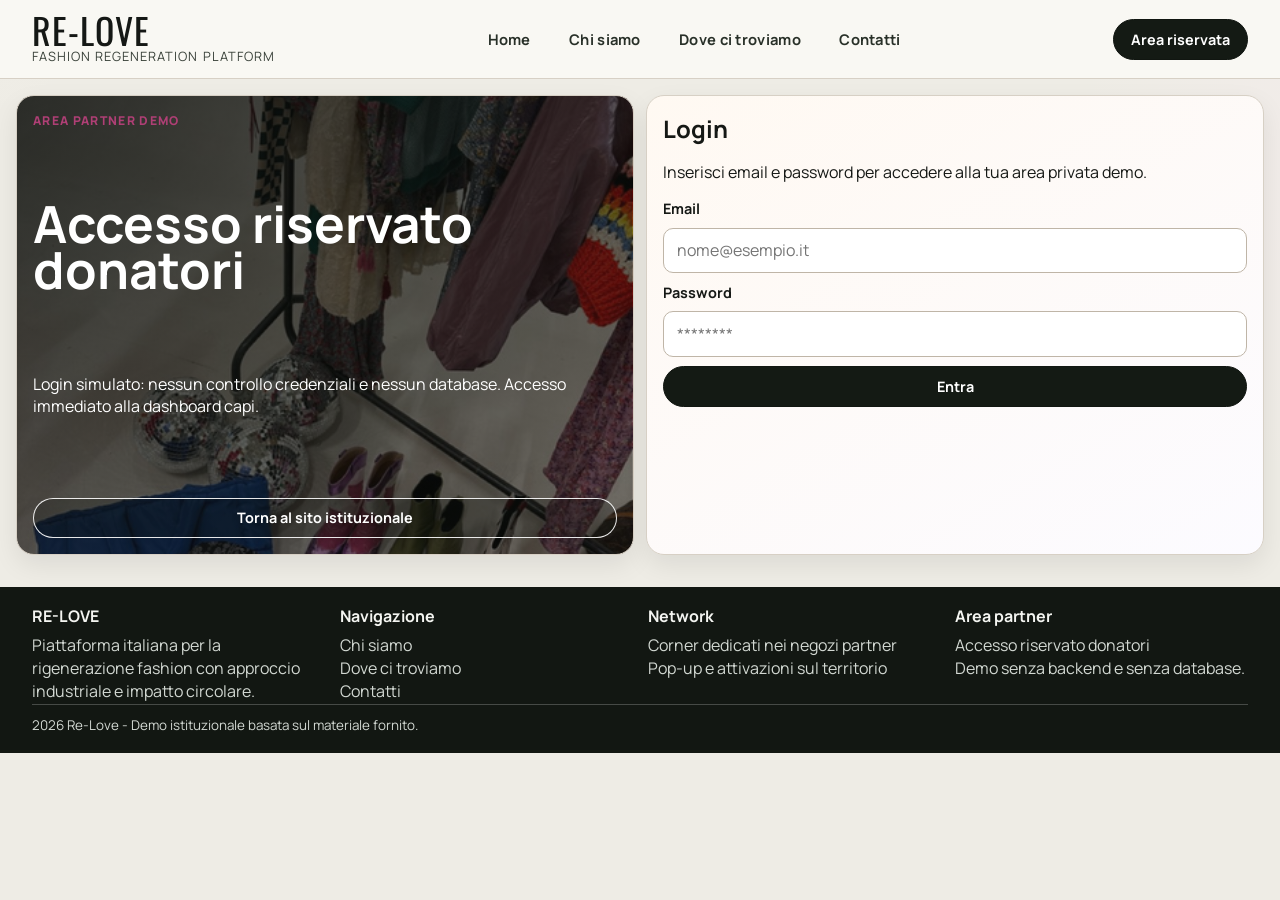
==== area-riservata.html @ ec2b9af5 "Initial Re-Love institutional website" ====
<!doctype html>
<html lang="it">
<head>
  <meta charset="UTF-8">
  <meta name="viewport" content="width=device-width, initial-scale=1.0">
  <title>RE-LOVE | Area riservata</title>
  <link rel="preconnect" href="https://fonts.googleapis.com">
  <link rel="preconnect" href="https://fonts.gstatic.com" crossorigin>
  <link href="https://fonts.googleapis.com/css2?family=Manrope:wght@400;500;700;800&family=Oswald:wght@400;600&display=swap" rel="stylesheet">
  <link rel="stylesheet" href="styles.css">
</head>
<body>
  <header class="site-header">
    <a class="logo lockup" href="index.html" aria-label="RE-LOVE Home">
      <span class="logo-main">RE-LOVE</span>
      <span class="logo-sub">fashion regeneration platform</span>
    </a>

    <nav class="site-nav" aria-label="Navigazione principale">
      <a href="index.html">Home</a>
      <a href="chi-siamo.html">Chi siamo</a>
      <a href="dove-ci-troviamo.html">Dove ci troviamo</a>
      <a href="contatti.html">Contatti</a>
    </nav>

    <a class="btn solid active-link" href="area-riservata.html">Area riservata</a>
  </header>

  <main class="page-shell">
    <section id="authLogin" class="auth-page active">
      <div class="auth-layout">
        <article class="auth-visual">
          <p class="eyebrow">Area partner demo</p>
          <h1>Accesso riservato donatori</h1>
          <p>Login simulato: nessun controllo credenziali e nessun database. Accesso immediato alla dashboard capi.</p>
          <a class="btn ghost-light" href="index.html">Torna al sito istituzionale</a>
        </article>

        <article class="auth-panel">
          <h2>Login</h2>
          <p>Inserisci email e password per accedere alla tua area privata demo.</p>
          <form id="loginForm" class="auth-form" novalidate>
            <label for="email">Email</label>
            <input id="email" name="email" type="email" placeholder="nome@esempio.it">

            <label for="password">Password</label>
            <input id="password" name="password" type="password" placeholder="********">

            <button class="btn solid wide" type="submit">Entra</button>
          </form>
        </article>
      </div>
    </section>

    <section id="authPrivate" class="auth-page">
      <div class="private-top">
        <div>
          <p class="eyebrow">Dashboard privata</p>
          <h2 id="welcomeTitle">Ciao Cliente</h2>
          <p class="muted">Account: <strong id="privateEmail">cliente@relove.it</strong></p>
        </div>
        <button id="logoutBtn" class="btn ghost" type="button">Logout</button>
      </div>

      <div class="private-grid">
        <article class="panel">
          <h3>Carta fedelta</h3>
          <div class="loyalty-card">
            <span class="chip"></span>
            <p class="card-tag">RE-LOVE CARD</p>
            <p id="cardHolder" class="card-owner">Cliente Demo</p>
            <p class="card-number">RL 2026 9910 4431</p>
            <div class="card-points">
              <span>Punti disponibili</span>
              <strong id="pointsValue">1.280</strong>
            </div>
          </div>
          <p class="panel-note">Ricarica automatica quando il tuo capo viene venduto.</p>
        </article>

        <article class="panel">
          <h3>Vestiti donati e stato attivita</h3>
          <ul id="privateDonations" class="status-list"></ul>
        </article>
      </div>
    </section>
  </main>

  <footer class="site-footer">
    <div class="footer-grid">
      <section>
        <h3>RE-LOVE</h3>
        <p>Piattaforma italiana per la rigenerazione fashion con approccio industriale e impatto circolare.</p>
      </section>
      <section>
        <h3>Navigazione</h3>
        <p><a href="chi-siamo.html">Chi siamo</a></p>
        <p><a href="dove-ci-troviamo.html">Dove ci troviamo</a></p>
        <p><a href="contatti.html">Contatti</a></p>
      </section>
      <section>
        <h3>Network</h3>
        <p>Corner dedicati nei negozi partner</p>
        <p>Pop-up e attivazioni sul territorio</p>
      </section>
      <section>
        <h3>Area partner</h3>
        <p><a href="area-riservata.html">Accesso riservato donatori</a></p>
        <p>Demo senza backend e senza database.</p>
      </section>
    </div>
    <p class="copyright">2026 Re-Love - Demo istituzionale basata sul materiale fornito.</p>
  </footer>

  <script src="script.js"></script>
</body>
</html>
---- styles.css ----
:root {
  --bg: #eeece5;
  --surface: #f8f6f0;
  --panel: #ffffff;
  --ink: #151815;
  --muted: #596159;
  --stroke: #d7d0c5;
  --accent: #111611;
  --brand: #af3f75;
  --radius-xl: 28px;
  --radius-lg: 18px;
  --radius-md: 12px;
  --shadow-soft: 0 20px 60px rgba(20, 22, 18, 0.14);
  --shadow-card: 0 10px 26px rgba(17, 18, 14, 0.08);
}

* {
  box-sizing: border-box;
}

html {
  scroll-behavior: smooth;
}

body {
  margin: 0;
  min-height: 100vh;
  font-family: "Manrope", sans-serif;
  color: var(--ink);
  background:
    radial-gradient(1000px 800px at -20% -30%, #f8f6ef 0%, transparent 55%),
    radial-gradient(1100px 700px at 130% 20%, #f6ecef 0%, transparent 55%),
    var(--bg);
}

a {
  color: inherit;
}

.site-header {
  position: sticky;
  top: 0;
  z-index: 40;
  display: grid;
  grid-template-columns: auto 1fr auto;
  align-items: center;
  gap: 1rem;
  padding: 0.85rem clamp(1rem, 2.5vw, 2.2rem);
  border-bottom: 1px solid var(--stroke);
  background: color-mix(in srgb, var(--surface) 82%, white 18%);
  backdrop-filter: blur(8px);
}

.logo.lockup {
  text-decoration: none;
}

.logo-main {
  display: block;
  margin: 0;
  font-family: "Oswald", sans-serif;
  font-size: clamp(2rem, 2.8vw, 2.8rem);
  letter-spacing: 0.03em;
  line-height: 0.88;
}

.logo-sub {
  display: block;
  margin-top: 0.1rem;
  color: #3a423a;
  font-size: 0.8rem;
  letter-spacing: 0.08em;
  text-transform: uppercase;
}

.site-nav {
  display: flex;
  justify-content: center;
  gap: clamp(0.45rem, 1.3vw, 1rem);
}

.site-nav a {
  text-decoration: none;
  font-size: 0.92rem;
  font-weight: 700;
  letter-spacing: 0.02em;
  padding: 0.45rem 0.7rem;
  border-radius: 999px;
  color: #283028;
}

.site-nav a:hover {
  background: rgba(255, 255, 255, 0.7);
}

.site-nav a.active {
  background: #192019;
  color: #fff;
}

.btn {
  display: inline-flex;
  align-items: center;
  justify-content: center;
  gap: 0.4rem;
  border-radius: 999px;
  border: 1px solid var(--accent);
  padding: 0.62rem 1.05rem;
  font: inherit;
  font-size: 0.9rem;
  font-weight: 700;
  text-decoration: none;
  cursor: pointer;
  transition: transform 160ms ease, box-shadow 160ms ease;
}

.btn:hover {
  transform: translateY(-1px);
  box-shadow: 0 8px 16px rgba(14, 16, 13, 0.15);
}

.btn.solid {
  background: #141a14;
  color: #fff;
}

.btn.ghost {
  background: transparent;
  color: var(--ink);
}

.btn.ghost-light {
  border-color: rgba(255, 255, 255, 0.9);
  color: #fff;
  background: rgba(14, 16, 13, 0.25);
}

.btn.active-link {
  pointer-events: none;
}

.wide {
  width: 100%;
}

.page-shell {
  width: min(1320px, calc(100% - 2rem));
  margin: 1rem auto 2rem;
}

.hero-shell {
  position: relative;
  overflow: hidden;
  border-radius: var(--radius-xl);
  border: 1px solid var(--stroke);
  box-shadow: var(--shadow-soft);
}

.hero-track {
  display: flex;
  transition: transform 430ms ease;
}

.hero-slide {
  min-width: 100%;
  min-height: min(72vh, 680px);
  display: flex;
  align-items: flex-end;
  padding: clamp(1.1rem, 2.7vw, 1.8rem);
  background-image:
    linear-gradient(115deg, rgba(11, 13, 11, 0.82) 0%, rgba(11, 13, 11, 0.28) 58%),
    var(--hero-bg);
  background-position: center;
  background-size: cover;
}

.hero-copy {
  max-width: min(720px, 96%);
  color: #f7f8f4;
  padding: clamp(0.95rem, 2.4vw, 1.5rem);
  border-radius: 16px;
  border: 1px solid rgba(255, 255, 255, 0.25);
  background: rgba(12, 14, 12, 0.44);
}

.hero-kicker {
  margin: 0;
  text-transform: uppercase;
  font-size: 0.78rem;
  letter-spacing: 0.12em;
}

.hero-copy h1,
.hero-copy h2 {
  margin: 0.5rem 0 0;
  line-height: 0.94;
  letter-spacing: -0.03em;
  font-size: clamp(1.95rem, 4.8vw, 4rem);
}

.hero-copy p {
  margin: 0.85rem 0 0;
  max-width: 58ch;
  line-height: 1.45;
}

.hero-actions {
  margin-top: 1rem;
  display: flex;
  gap: 0.6rem;
  flex-wrap: wrap;
}

.hero-nav {
  position: absolute;
  top: 50%;
  transform: translateY(-50%);
  width: 44px;
  height: 44px;
  border-radius: 50%;
  border: 1px solid rgba(255, 255, 255, 0.8);
  background: rgba(10, 13, 10, 0.38);
  color: #fff;
  font-size: 1.3rem;
  cursor: pointer;
}

.hero-nav.left {
  left: 0.8rem;
}

.hero-nav.right {
  right: 0.8rem;
}

.hero-controls {
  position: absolute;
  left: 50%;
  bottom: 0.8rem;
  transform: translateX(-50%);
  display: flex;
  align-items: center;
  gap: 0.7rem;
  border-radius: 999px;
  border: 1px solid rgba(255, 255, 255, 0.2);
  background: rgba(10, 13, 10, 0.5);
  padding: 0.4rem 0.8rem;
}

.hero-dots {
  display: flex;
  gap: 0.45rem;
}

.dot {
  width: 8px;
  height: 8px;
  border-radius: 50%;
  border: 0;
  padding: 0;
  background: rgba(255, 255, 255, 0.45);
  cursor: pointer;
}

.dot.active {
  background: #fff;
  transform: scale(1.2);
}

.hero-counter {
  margin: 0;
  color: #fff;
  font-size: 0.84rem;
}

.section {
  margin-top: 1rem;
  border-radius: var(--radius-lg);
  border: 1px solid var(--stroke);
  background: linear-gradient(140deg, rgba(255, 255, 255, 0.86), rgba(255, 255, 255, 0.65));
  box-shadow: var(--shadow-card);
  padding: clamp(1rem, 2.3vw, 1.5rem);
}

.section-head {
  display: flex;
  justify-content: space-between;
  align-items: flex-end;
  gap: 1rem;
  margin-bottom: 0.9rem;
}

.section-head.split {
  align-items: center;
}

.eyebrow {
  margin: 0;
  text-transform: uppercase;
  letter-spacing: 0.11em;
  font-size: 0.76rem;
  font-weight: 800;
  color: var(--brand);
}

.section h1,
.section h2 {
  margin: 0.35rem 0 0;
  line-height: 0.95;
  letter-spacing: -0.02em;
  font-size: clamp(1.45rem, 3.2vw, 2.6rem);
}

.section p {
  line-height: 1.5;
}

.institutional-grid {
  display: grid;
  grid-template-columns: repeat(3, minmax(0, 1fr));
  gap: 0.75rem;
}

.institution-card {
  border: 1px solid #e1dacd;
  border-radius: var(--radius-md);
  background: var(--panel);
  padding: 0.95rem;
}

.institution-card h3 {
  margin: 0;
  font-size: 1.05rem;
}

.institution-card p {
  margin: 0.45rem 0 0;
  color: var(--muted);
}

.carousel-actions {
  display: flex;
  gap: 0.45rem;
}

.mini-btn {
  border: 1px solid var(--stroke);
  border-radius: 999px;
  background: var(--panel);
  font: inherit;
  font-size: 0.84rem;
  font-weight: 700;
  padding: 0.45rem 0.7rem;
  cursor: pointer;
}

.products-carousel {
  overflow: hidden;
}

.product-track {
  display: flex;
  gap: 0.75rem;
  overflow-x: auto;
  scroll-snap-type: x mandatory;
  padding-bottom: 0.3rem;
}

.product-track::-webkit-scrollbar {
  height: 8px;
}

.product-track::-webkit-scrollbar-thumb {
  background: #d1c9bd;
  border-radius: 999px;
}

.product-card {
  flex: 0 0 min(340px, 86vw);
  scroll-snap-align: start;
  border: 1px solid #ddd6c9;
  border-radius: var(--radius-md);
  background: var(--panel);
  overflow: hidden;
}

.product-card img {
  width: 100%;
  height: 190px;
  object-fit: cover;
  display: block;
}

.product-card div {
  padding: 0.82rem;
}

.product-card h3 {
  margin: 0.45rem 0 0;
  font-size: 1rem;
}

.product-card p {
  margin: 0.45rem 0 0;
  color: var(--muted);
  font-size: 0.92rem;
}

.product-card strong {
  display: block;
  margin-top: 0.55rem;
}

.sku {
  margin: 0;
  font-size: 0.73rem;
  letter-spacing: 0.09em;
  color: #737d73;
}

.editorial-grid {
  display: grid;
  grid-template-columns: repeat(3, minmax(0, 1fr));
  gap: 0.75rem;
}

.editorial-card {
  border: 1px solid #dfd7cb;
  border-radius: var(--radius-md);
  overflow: hidden;
  background: var(--panel);
}

.editorial-card img {
  display: block;
  width: 100%;
  height: 170px;
  object-fit: cover;
}

.editorial-card div {
  padding: 0.82rem;
}

.editorial-card h3 {
  margin: 0;
  font-size: 1rem;
}

.editorial-card p {
  margin: 0.45rem 0 0;
  color: var(--muted);
}

.page-hero p {
  max-width: 78ch;
  color: var(--muted);
}

.media-text-grid {
  display: grid;
  grid-template-columns: 1fr 1fr;
  gap: 1rem;
  align-items: center;
}

.media-text-grid.reverse img {
  order: 2;
}

.media-text-grid img {
  width: 100%;
  border-radius: var(--radius-md);
  border: 1px solid #ddd5c9;
}

.media-text-grid article p {
  color: var(--muted);
}

.locations-grid {
  display: grid;
  grid-template-columns: repeat(3, minmax(0, 1fr));
  gap: 0.75rem;
}

.location-card {
  border: 1px solid #ddd5c8;
  border-radius: var(--radius-md);
  overflow: hidden;
  background: var(--panel);
  padding-bottom: 0.8rem;
}

.location-card img {
  width: 100%;
  height: 170px;
  object-fit: cover;
  display: block;
}

.location-card h3 {
  margin: 0.7rem 0.8rem 0;
}

.location-card p {
  margin: 0.45rem 0.8rem 0;
  color: var(--muted);
  font-size: 0.92rem;
}

.contact-layout {
  display: grid;
  grid-template-columns: 0.8fr 1.2fr;
  gap: 0.8rem;
}

.contact-card {
  border: 1px solid #dfd7ca;
  border-radius: var(--radius-md);
  background: var(--panel);
  padding: 0.9rem;
}

.contact-card h2 {
  font-size: 1.35rem;
}

.contact-form {
  display: grid;
  gap: 0.55rem;
}

.contact-form label {
  font-size: 0.9rem;
  font-weight: 700;
}

.contact-form input,
.contact-form textarea,
.auth-form input {
  width: 100%;
  border: 1px solid #bfb5a7;
  border-radius: 10px;
  padding: 0.68rem 0.78rem;
  font: inherit;
  background: #fff;
}

.contact-form textarea {
  resize: vertical;
}

.note,
.muted,
.panel-note {
  color: var(--muted);
}

.map-wrap {
  border: 1px solid #ddd5c9;
  border-radius: var(--radius-md);
  overflow: hidden;
  min-height: 420px;
}

.map-wrap iframe {
  width: 100%;
  height: 420px;
  border: 0;
}

.auth-page {
  display: none;
}

.auth-page.active {
  display: block;
}

.auth-layout {
  display: grid;
  grid-template-columns: 1fr 1fr;
  gap: 0.8rem;
}

.auth-visual,
.auth-panel,
.panel {
  border: 1px solid var(--stroke);
  border-radius: var(--radius-lg);
  background: var(--panel);
  box-shadow: var(--shadow-card);
}

.auth-visual {
  padding: 1rem;
  color: #fff;
  min-height: 460px;
  display: flex;
  flex-direction: column;
  justify-content: space-between;
  background-image:
    linear-gradient(145deg, rgba(11, 14, 11, 0.84), rgba(11, 14, 11, 0.54)),
    url("assets/extracted/p01_img003.png");
  background-size: cover;
  background-position: center;
}

.auth-visual h1 {
  margin: 0.35rem 0 0;
  font-size: clamp(2rem, 4vw, 3.2rem);
  line-height: 0.9;
}

.auth-panel {
  padding: 1rem;
  background: linear-gradient(150deg, #fff9f2 0%, #fcfbff 100%);
}

.auth-panel h2 {
  margin: 0;
  font-size: 1.5rem;
}

.auth-form {
  display: grid;
  gap: 0.58rem;
}

.auth-form label {
  font-size: 0.9rem;
  font-weight: 700;
}

.private-top {
  display: flex;
  justify-content: space-between;
  align-items: flex-start;
  gap: 1rem;
  margin-bottom: 0.85rem;
}

.private-top h2 {
  margin: 0.35rem 0 0;
  font-size: clamp(2rem, 4vw, 3rem);
  line-height: 0.9;
}

.private-grid {
  display: grid;
  grid-template-columns: minmax(280px, 400px) 1fr;
  gap: 0.8rem;
}

.panel {
  padding: 0.9rem;
}

.panel h3 {
  margin: 0 0 0.7rem;
}

.loyalty-card {
  border: 1px solid #d7cec1;
  border-radius: 16px;
  padding: 0.85rem;
  background:
    radial-gradient(circle at 10% 16%, rgba(175, 63, 117, 0.23), transparent 45%),
    linear-gradient(145deg, #fff, #f4f2f7);
}

.chip {
  display: inline-block;
  width: 52px;
  height: 36px;
  border-radius: 7px;
  border: 1px solid #cabd8a;
  background: repeating-linear-gradient(90deg, #dfcf94 0 6px, #e6d9a5 6px 12px);
}

.card-tag {
  margin: 0.58rem 0 0;
  font-size: 0.75rem;
  letter-spacing: 0.09em;
  font-weight: 700;
}

.card-owner {
  margin: 0.35rem 0 0;
  font-size: 1.2rem;
  font-weight: 700;
}

.card-number {
  margin: 0.45rem 0 0;
  letter-spacing: 0.1em;
  font-size: 0.9rem;
}

.card-points {
  margin-top: 0.8rem;
  border-radius: 10px;
  padding: 0.55rem 0.68rem;
  background: color-mix(in srgb, #af3f75 20%, white 80%);
  display: flex;
  justify-content: space-between;
  align-items: baseline;
}

.card-points strong {
  font-size: 1.3rem;
}

.status-list {
  margin: 0;
  padding: 0;
  list-style: none;
  display: grid;
  gap: 0.6rem;
}

.status-item {
  border: 1px solid #dfd7cb;
  border-radius: 12px;
  background: #fff;
  padding: 0.72rem;
}

.status-top {
  display: flex;
  align-items: center;
  justify-content: space-between;
  gap: 0.6rem;
}

.status-name {
  margin: 0;
  font-size: 1rem;
  font-weight: 700;
}

.status-pill {
  border-radius: 999px;
  padding: 0.25rem 0.55rem;
  font-size: 0.76rem;
  font-weight: 700;
}

.status-pill.working {
  background: #fff1c8;
  color: #775405;
}

.status-pill.ready {
  background: #d9f3dc;
  color: #0f5d22;
}

.status-meta,
.status-phase {
  margin: 0.38rem 0 0;
  font-size: 0.9rem;
  color: var(--muted);
}

.site-footer {
  margin-top: 1rem;
  padding: 1.1rem clamp(1rem, 2.5vw, 2.2rem);
  background: #121712;
  color: #f4f5f1;
}

.footer-grid {
  display: grid;
  grid-template-columns: repeat(4, minmax(0, 1fr));
  gap: 0.95rem;
}

.site-footer h3 {
  margin: 0 0 0.45rem;
  font-size: 1rem;
}

.site-footer p {
  margin: 0;
  color: #d2d8d2;
  line-height: 1.45;
}

.site-footer a {
  text-decoration: none;
}

.site-footer a:hover {
  text-decoration: underline;
}

.copyright {
  margin-top: 0.85rem;
  padding-top: 0.7rem;
  border-top: 1px solid rgba(255, 255, 255, 0.22);
  font-size: 0.84rem;
}

@media (max-width: 1100px) {
  .institutional-grid,
  .editorial-grid,
  .locations-grid {
    grid-template-columns: repeat(2, minmax(0, 1fr));
  }

  .contact-layout,
  .media-text-grid,
  .auth-layout,
  .private-grid {
    grid-template-columns: 1fr;
  }

  .media-text-grid.reverse img {
    order: 0;
  }
}

@media (max-width: 840px) {
  .site-header {
    grid-template-columns: 1fr;
    gap: 0.75rem;
  }

  .site-nav {
    justify-content: flex-start;
    overflow-x: auto;
    padding-bottom: 0.25rem;
  }

  .hero-nav {
    display: none;
  }

  .page-shell {
    width: min(1320px, calc(100% - 1rem));
    margin-top: 0.6rem;
  }

  .hero-slide {
    min-height: 70vh;
  }

  .private-top {
    flex-direction: column;
  }

  .site-header .btn.solid {
    width: 100%;
  }
}

@media (max-width: 560px) {
  .institutional-grid,
  .editorial-grid,
  .locations-grid,
  .footer-grid {
    grid-template-columns: 1fr;
  }

  .hero-copy h1,
  .hero-copy h2 {
    font-size: clamp(1.8rem, 9.5vw, 2.7rem);
  }
}
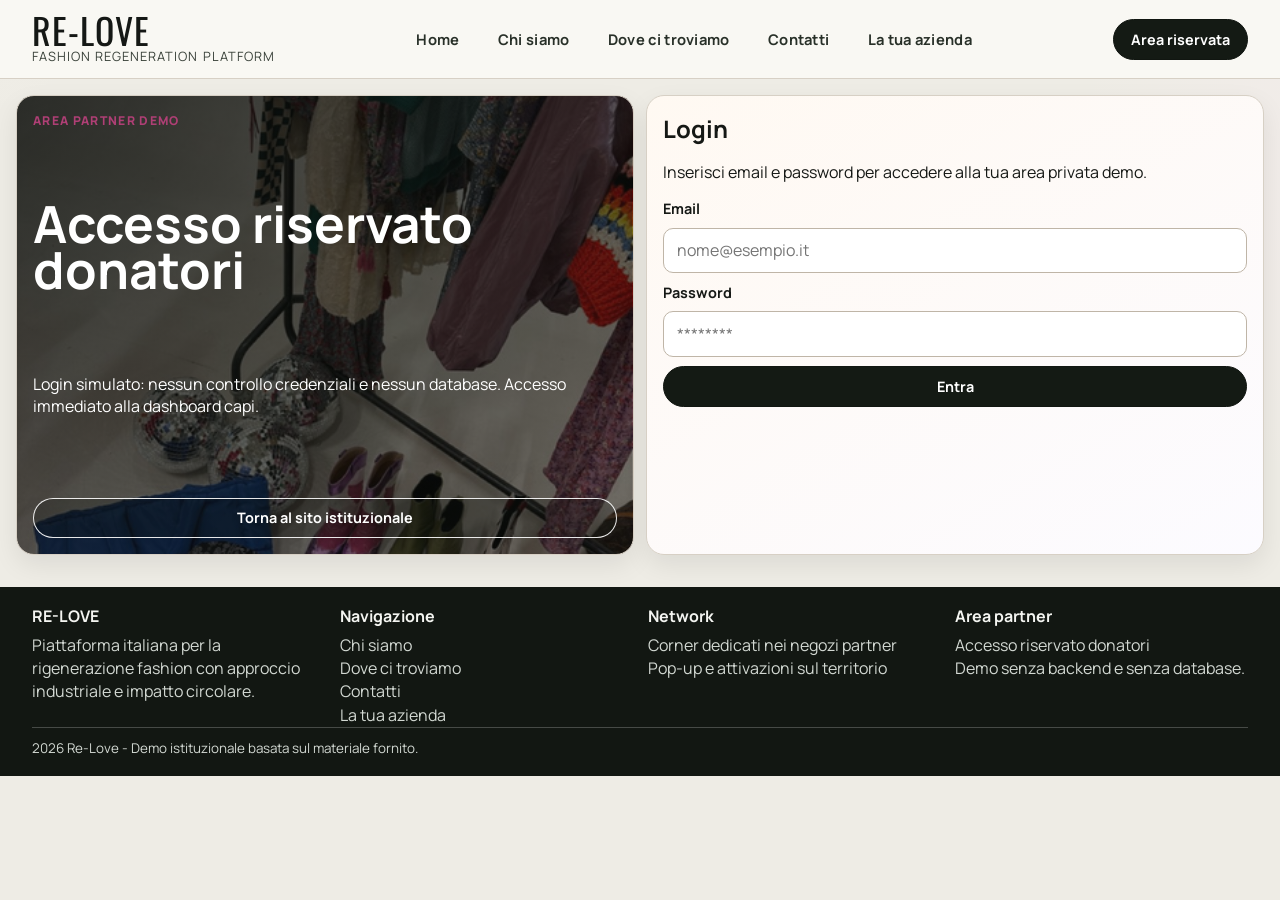
==== commit 305d301b: "Usa QR dedicato, aggiunge pagina aziende e aggiorna sedi" ====
--- a/area-riservata.html
+++ b/area-riservata.html
@@ -21,6 +21,7 @@
       <a href="chi-siamo.html">Chi siamo</a>
       <a href="dove-ci-troviamo.html">Dove ci troviamo</a>
       <a href="contatti.html">Contatti</a>
+      <a href="la-tua-azienda.html">La tua azienda</a>
     </nav>
 
     <a class="btn solid active-link" href="area-riservata.html">Area riservata</a>
@@ -79,8 +80,50 @@
         </article>
 
         <article class="panel">
-          <h3>Vestiti donati e stato attivita</h3>
-          <ul id="privateDonations" class="status-list"></ul>
+          <h3>I tuoi capi: in lavorazione, pronti e venduti</h3>
+          <p class="panel-note">Clicca su un capo per vedere lo storico completo delle lavorazioni.</p>
+          <div class="status-groups">
+            <section class="status-group">
+              <h4>Ordini in lavorazione</h4>
+              <ul id="privateDonationsWorking" class="status-list"></ul>
+            </section>
+            <section class="status-group">
+              <h4>Ordini pronti</h4>
+              <ul id="privateDonationsReady" class="status-list"></ul>
+            </section>
+            <section class="status-group">
+              <h4>Ordini venduti</h4>
+              <ul id="privateDonationsSold" class="status-list"></ul>
+            </section>
+          </div>
+        </article>
+      </div>
+
+      <div id="itemHistoryModal" class="history-modal" aria-hidden="true">
+        <div class="history-backdrop" data-close-history></div>
+        <article class="history-dialog" role="dialog" aria-modal="true" aria-labelledby="historyTitle">
+          <button id="closeHistoryBtn" class="history-close" type="button" aria-label="Chiudi storico">&times;</button>
+          <p class="eyebrow">Storico capo</p>
+          <h3 id="historyTitle">Titolo capo</h3>
+          <p id="historyMeta" class="status-meta"></p>
+          <div class="history-summary">
+            <p><strong>Valutazione:</strong> <span id="historyRating">-</span></p>
+            <p><strong>Lavaggio:</strong> <span id="historyWash">-</span></p>
+            <p><strong>Modifiche:</strong> <span id="historyMods">-</span></p>
+          </div>
+          <ol id="historyTimeline" class="history-timeline"></ol>
+        </article>
+      </div>
+
+      <div id="qrCodeModal" class="history-modal qr-modal" aria-hidden="true">
+        <div class="history-backdrop" data-close-qr></div>
+        <article class="history-dialog qr-dialog" role="dialog" aria-modal="true" aria-labelledby="qrTitle">
+          <button id="closeQrBtn" class="history-close" type="button" aria-label="Chiudi qrcode">&times;</button>
+          <p class="eyebrow">QR Code prodotto</p>
+          <h3 id="qrTitle">Mostra QRCode</h3>
+          <div class="qr-frame">
+            <img src="Untitled_18_31_51.png" alt="QRCode del prodotto">
+          </div>
         </article>
       </div>
     </section>
@@ -97,6 +140,7 @@
         <p><a href="chi-siamo.html">Chi siamo</a></p>
         <p><a href="dove-ci-troviamo.html">Dove ci troviamo</a></p>
         <p><a href="contatti.html">Contatti</a></p>
+        <p><a href="la-tua-azienda.html">La tua azienda</a></p>
       </section>
       <section>
         <h3>Network</h3>
--- a/styles.css
+++ b/styles.css
@@ -338,6 +338,41 @@
   color: var(--muted);
 }
 
+.process-list {
+  margin: 0;
+  padding: 0;
+  list-style: none;
+  display: grid;
+  grid-template-columns: repeat(2, minmax(0, 1fr));
+  gap: 0.75rem;
+}
+
+.process-card {
+  border: 1px solid #e1dacd;
+  border-radius: var(--radius-md);
+  background: var(--panel);
+  padding: 0.95rem;
+}
+
+.process-step {
+  margin: 0;
+  font-size: 0.76rem;
+  letter-spacing: 0.1em;
+  font-weight: 800;
+  text-transform: uppercase;
+  color: var(--brand);
+}
+
+.process-card h3 {
+  margin: 0.42rem 0 0;
+  font-size: 1.02rem;
+}
+
+.process-card p {
+  margin: 0.45rem 0 0;
+  color: var(--muted);
+}
+
 .carousel-actions {
   display: flex;
   gap: 0.45rem;
@@ -712,6 +747,27 @@
   font-size: 1.3rem;
 }
 
+.status-groups {
+  display: grid;
+  grid-template-columns: repeat(3, minmax(0, 1fr));
+  gap: 0.6rem;
+}
+
+.status-group {
+  border: 1px solid #e3dccf;
+  border-radius: 12px;
+  padding: 0.62rem;
+  background: linear-gradient(140deg, #fff 0%, #fdfbf7 100%);
+}
+
+.status-group h4 {
+  margin: 0 0 0.55rem;
+  font-size: 0.92rem;
+  font-weight: 800;
+  text-transform: uppercase;
+  letter-spacing: 0.03em;
+}
+
 .status-list {
   margin: 0;
   padding: 0;
@@ -724,6 +780,16 @@
   border: 1px solid #dfd7cb;
   border-radius: 12px;
   background: #fff;
+  overflow: hidden;
+}
+
+.status-item.empty {
+  padding: 0.72rem;
+  color: var(--muted);
+  font-size: 0.9rem;
+}
+
+.status-item-body {
   padding: 0.72rem;
 }
 
@@ -757,6 +823,11 @@
   color: #0f5d22;
 }
 
+.status-pill.sold {
+  background: #dfebff;
+  color: #174e9e;
+}
+
 .status-meta,
 .status-phase {
   margin: 0.38rem 0 0;
@@ -764,6 +835,143 @@
   color: var(--muted);
 }
 
+.status-points {
+  margin: 0.45rem 0 0;
+  color: #174e9e;
+  font-size: 0.9rem;
+  font-weight: 700;
+}
+
+.status-actions {
+  margin-top: 0.52rem;
+  display: grid;
+  gap: 0.28rem;
+}
+
+.status-link {
+  width: fit-content;
+  border: 0;
+  background: transparent;
+  color: #2f3c57;
+  font-size: 0.84rem;
+  font-weight: 700;
+  padding: 0;
+  text-decoration: underline;
+  cursor: pointer;
+}
+
+.status-link:hover {
+  color: #11284f;
+}
+
+.status-link.qr-link {
+  color: #174e9e;
+}
+
+.history-modal {
+  position: fixed;
+  inset: 0;
+  display: none;
+  z-index: 50;
+}
+
+.history-modal.open {
+  display: block;
+}
+
+.history-backdrop {
+  position: absolute;
+  inset: 0;
+  background: rgba(10, 13, 16, 0.62);
+}
+
+.history-dialog {
+  position: relative;
+  width: min(760px, calc(100% - 1rem));
+  max-height: calc(100vh - 2rem);
+  overflow: auto;
+  margin: 1rem auto;
+  border: 1px solid #e0d7ca;
+  border-radius: 18px;
+  background: #fff;
+  padding: 1rem;
+  box-shadow: 0 18px 52px rgba(0, 0, 0, 0.24);
+}
+
+.history-close {
+  position: absolute;
+  right: 0.55rem;
+  top: 0.42rem;
+  border: 0;
+  background: transparent;
+  font-size: 2rem;
+  line-height: 1;
+  cursor: pointer;
+  color: #3e434c;
+}
+
+.history-summary {
+  border: 1px solid #e4ddcf;
+  border-radius: 12px;
+  padding: 0.72rem;
+  background: #fbfaf7;
+}
+
+.history-summary p {
+  margin: 0.2rem 0;
+  font-size: 0.93rem;
+}
+
+.history-timeline {
+  margin: 0.8rem 0 0;
+  padding: 0;
+  list-style: none;
+  display: grid;
+  gap: 0.58rem;
+}
+
+.history-event {
+  border: 1px solid #e4ddcf;
+  border-radius: 12px;
+  padding: 0.72rem;
+  background: #fff;
+}
+
+.history-event h4 {
+  margin: 0;
+  font-size: 0.92rem;
+}
+
+.history-event p {
+  margin: 0.36rem 0 0;
+  color: var(--muted);
+  font-size: 0.9rem;
+}
+
+.qr-dialog {
+  width: min(620px, calc(100% - 1rem));
+  text-align: center;
+}
+
+.qr-frame {
+  margin: 0.6rem auto 0;
+  width: min(540px, 100%);
+  border-radius: 16px;
+  background: #ececec;
+  padding: 0.6rem;
+}
+
+.qr-frame img {
+  width: 100%;
+  max-width: 512px;
+  display: block;
+  margin: 0 auto;
+}
+
+body.modal-open {
+  overflow: hidden;
+}
+
 .site-footer {
   margin-top: 1rem;
   padding: 1.1rem clamp(1rem, 2.5vw, 2.2rem);
@@ -805,6 +1013,7 @@
 
 @media (max-width: 1100px) {
   .institutional-grid,
+  .process-list,
   .editorial-grid,
   .locations-grid {
     grid-template-columns: repeat(2, minmax(0, 1fr));
@@ -817,6 +1026,10 @@
     grid-template-columns: 1fr;
   }
 
+  .status-groups {
+    grid-template-columns: 1fr;
+  }
+
   .media-text-grid.reverse img {
     order: 0;
   }
@@ -858,6 +1071,7 @@
 
 @media (max-width: 560px) {
   .institutional-grid,
+  .process-list,
   .editorial-grid,
   .locations-grid,
   .footer-grid {
